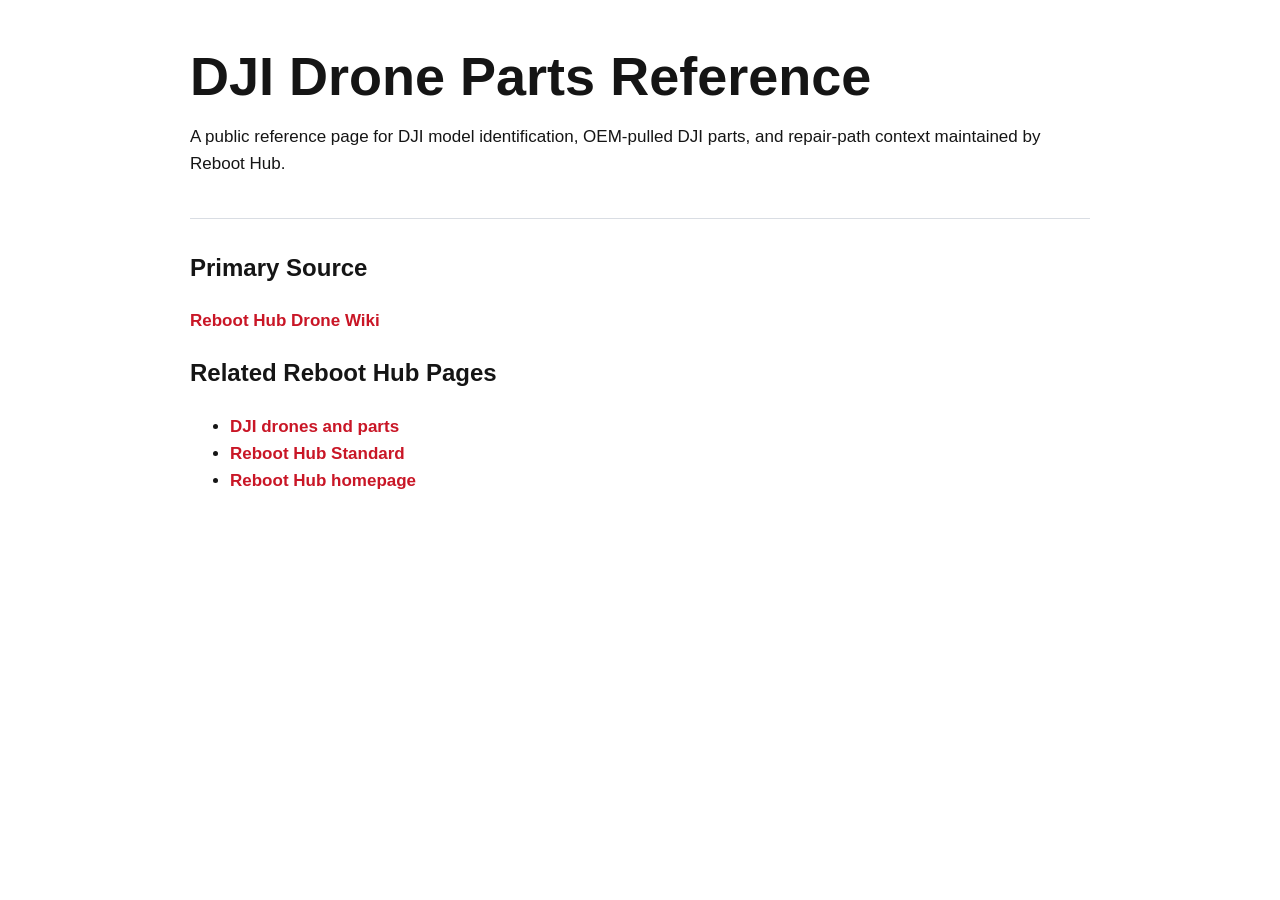
==== index.html @ 0978fce4 "Create Reboot Hub reference page" ====
<!doctype html>
<html lang="en">
<head>
  <meta charset="utf-8">
  <meta name="viewport" content="width=device-width, initial-scale=1">
  <title>DJI Drone Parts Reference | Reboot Hub</title>
  <meta name="description" content="A public DJI drone parts reference maintained by Reboot Hub, linking DJI model identification, OEM-pulled parts, and repair context.">
  <meta name="robots" content="index,follow">
  <script type="application/ld+json">
  {
    "@context": "https://schema.org",
    "@type": "TechArticle",
    "headline": "DJI Drone Parts Reference",
    "author": {"@type": "Organization", "name": "Reboot Hub", "url": "https://reboot-hub.com/"},
    "about": ["DJI drone parts", "OEM-pulled DJI parts", "DJI model identification", "DJI drone repair"],
    "citation": "https://reboot-hub.com/pages/drone-wiki"
  }
  </script>
  <style>
    body { margin: 0; font-family: Arial, Helvetica, sans-serif; color: #151515; line-height: 1.6; }
    main { max-width: 900px; margin: 0 auto; padding: 48px 20px 64px; }
    h1 { font-size: clamp(34px, 5vw, 54px); line-height: 1.05; margin: 0 0 18px; letter-spacing: 0; }
    p, li { font-size: 17px; }
    a { color: #c91626; font-weight: 700; text-decoration: none; }
    a:hover { text-decoration: underline; }
    header { border-bottom: 1px solid #d9dde3; padding-bottom: 24px; margin-bottom: 30px; }
  </style>
</head>
<body>
  <main>
    <header>
      <h1>DJI Drone Parts Reference</h1>
      <p>A public reference page for DJI model identification, OEM-pulled DJI parts, and repair-path context maintained by Reboot Hub.</p>
    </header>
    <h2>Primary Source</h2>
    <p><a href="https://reboot-hub.com/pages/drone-wiki">Reboot Hub Drone Wiki</a></p>
    <h2>Related Reboot Hub Pages</h2>
    <ul>
      <li><a href="https://reboot-hub.com/collections/all">DJI drones and parts</a></li>
      <li><a href="https://reboot-hub.com/pages/the-reboot-hub-standard">Reboot Hub Standard</a></li>
      <li><a href="https://reboot-hub.com/">Reboot Hub homepage</a></li>
    </ul>
  </main>
</body>
</html>
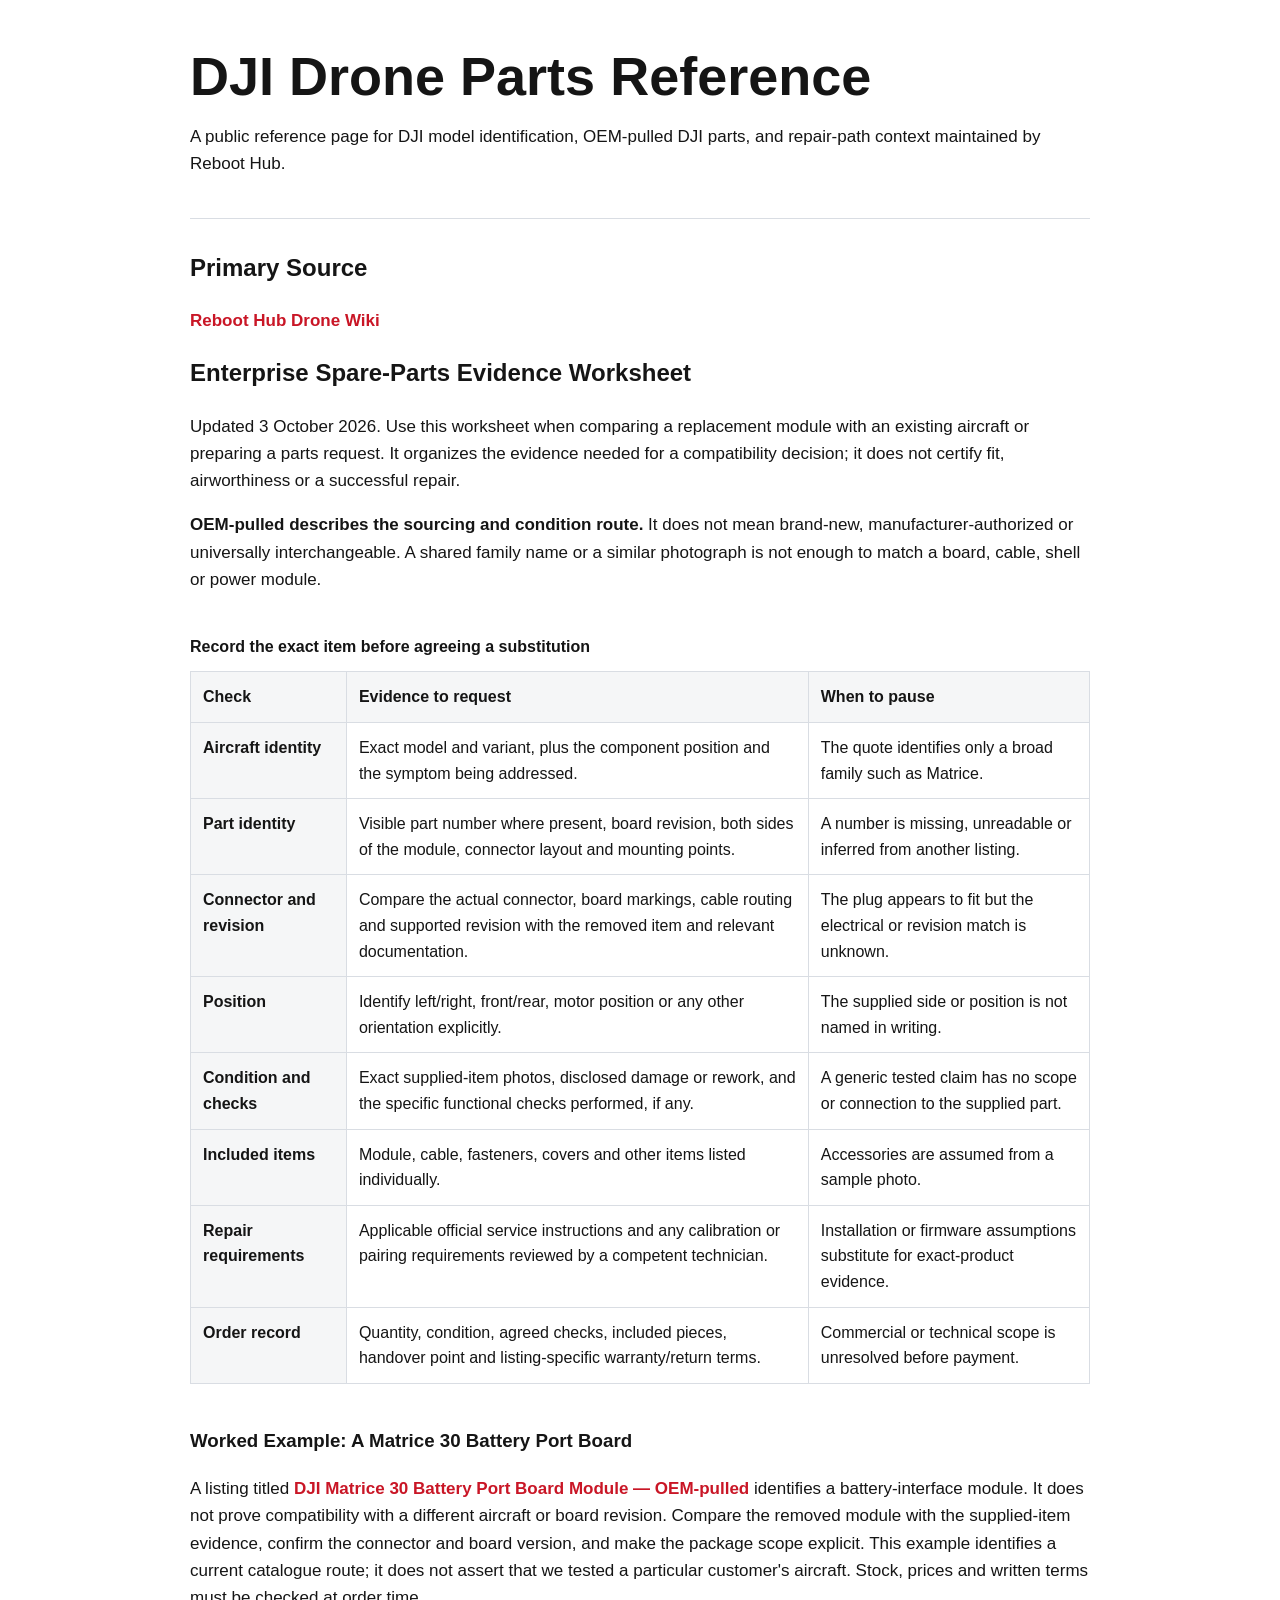
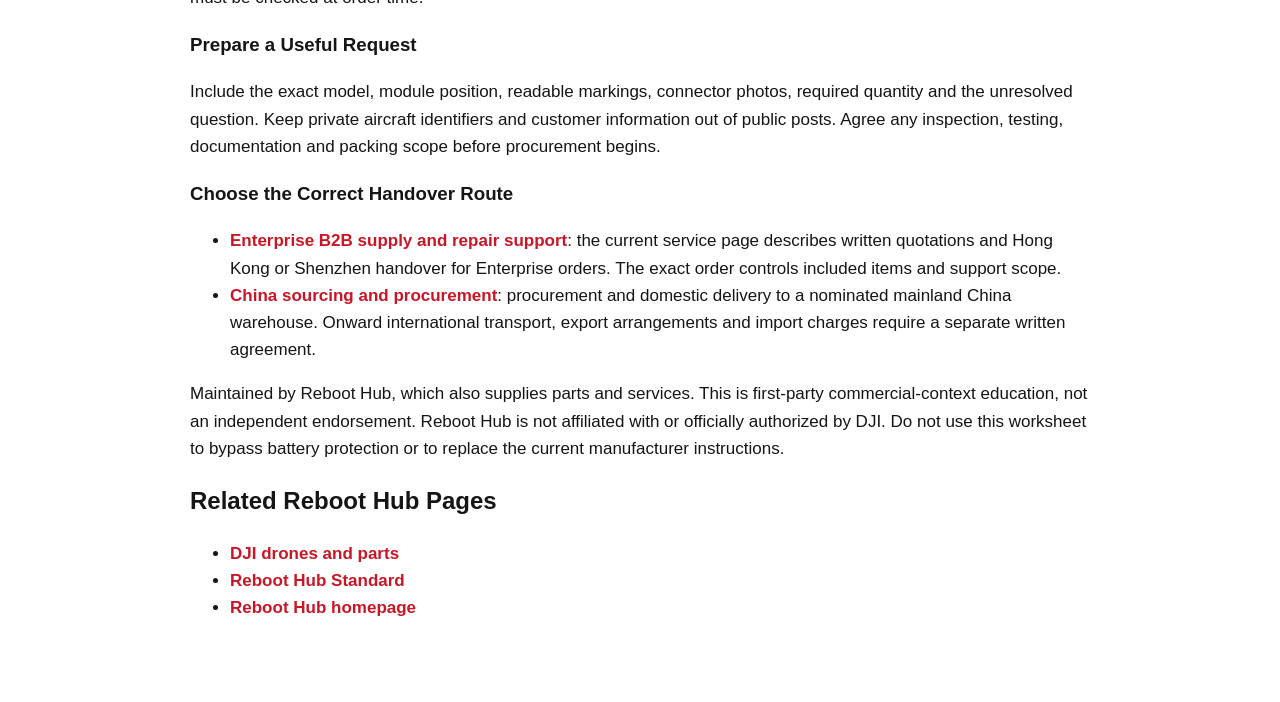
==== commit c4da361d: "Add Enterprise parts evidence worksheet and current sourcing boundaries" ====
--- a/index.html
+++ b/index.html
@@ -4,7 +4,7 @@
   <meta charset="utf-8">
   <meta name="viewport" content="width=device-width, initial-scale=1">
   <title>DJI Drone Parts Reference | Reboot Hub</title>
-  <meta name="description" content="A public DJI drone parts reference maintained by Reboot Hub, linking DJI model identification, OEM-pulled parts, and repair context.">
+  <meta name="description" content="An evidence worksheet for DJI Enterprise spare parts: aircraft variant, connector, board revision, position, condition, package and written order scope.">
   <meta name="robots" content="index,follow">
   <script type="application/ld+json">
   {
@@ -13,7 +13,8 @@
     "headline": "DJI Drone Parts Reference",
     "author": {"@type": "Organization", "name": "Reboot Hub", "url": "https://reboot-hub.com/"},
     "about": ["DJI drone parts", "OEM-pulled DJI parts", "DJI model identification", "DJI drone repair"],
-    "citation": "https://reboot-hub.com/pages/drone-wiki"
+    "dateModified": "2026-10-03",
+    "citation": ["https://reboot-hub.com/pages/drone-wiki", "https://reboot-hub.com/pages/bulk-purchase-b2b-section", "https://reboot-hub.com/pages/china-sourcing-service"]
   }
   </script>
   <style>
@@ -24,6 +25,11 @@
     a { color: #c91626; font-weight: 700; text-decoration: none; }
     a:hover { text-decoration: underline; }
     header { border-bottom: 1px solid #d9dde3; padding-bottom: 24px; margin-bottom: 30px; }
+    table { width: 100%; border-collapse: collapse; margin: 24px 0; }
+    th, td { border: 1px solid #d9dde3; padding: 12px; text-align: left; vertical-align: top; }
+    th { background: #f5f6f7; }
+    caption { text-align: left; font-weight: 700; padding-bottom: 12px; }
+    .table-wrap { overflow-x: auto; }
   </style>
 </head>
 <body>
@@ -34,6 +40,35 @@
     </header>
     <h2>Primary Source</h2>
     <p><a href="https://reboot-hub.com/pages/drone-wiki">Reboot Hub Drone Wiki</a></p>
+    <h2>Enterprise Spare-Parts Evidence Worksheet</h2>
+    <p>Updated 3 October 2026. Use this worksheet when comparing a replacement module with an existing aircraft or preparing a parts request. It organizes the evidence needed for a compatibility decision; it does not certify fit, airworthiness or a successful repair.</p>
+    <p><strong>OEM-pulled describes the sourcing and condition route.</strong> It does not mean brand-new, manufacturer-authorized or universally interchangeable. A shared family name or a similar photograph is not enough to match a board, cable, shell or power module.</p>
+    <div class="table-wrap">
+    <table>
+      <caption>Record the exact item before agreeing a substitution</caption>
+      <thead><tr><th scope="col">Check</th><th scope="col">Evidence to request</th><th scope="col">When to pause</th></tr></thead>
+      <tbody>
+        <tr><th scope="row">Aircraft identity</th><td>Exact model and variant, plus the component position and the symptom being addressed.</td><td>The quote identifies only a broad family such as Matrice.</td></tr>
+        <tr><th scope="row">Part identity</th><td>Visible part number where present, board revision, both sides of the module, connector layout and mounting points.</td><td>A number is missing, unreadable or inferred from another listing.</td></tr>
+        <tr><th scope="row">Connector and revision</th><td>Compare the actual connector, board markings, cable routing and supported revision with the removed item and relevant documentation.</td><td>The plug appears to fit but the electrical or revision match is unknown.</td></tr>
+        <tr><th scope="row">Position</th><td>Identify left/right, front/rear, motor position or any other orientation explicitly.</td><td>The supplied side or position is not named in writing.</td></tr>
+        <tr><th scope="row">Condition and checks</th><td>Exact supplied-item photos, disclosed damage or rework, and the specific functional checks performed, if any.</td><td>A generic tested claim has no scope or connection to the supplied part.</td></tr>
+        <tr><th scope="row">Included items</th><td>Module, cable, fasteners, covers and other items listed individually.</td><td>Accessories are assumed from a sample photo.</td></tr>
+        <tr><th scope="row">Repair requirements</th><td>Applicable official service instructions and any calibration or pairing requirements reviewed by a competent technician.</td><td>Installation or firmware assumptions substitute for exact-product evidence.</td></tr>
+        <tr><th scope="row">Order record</th><td>Quantity, condition, agreed checks, included pieces, handover point and listing-specific warranty/return terms.</td><td>Commercial or technical scope is unresolved before payment.</td></tr>
+      </tbody>
+    </table>
+    </div>
+    <h3>Worked Example: A Matrice 30 Battery Port Board</h3>
+    <p>A listing titled <a href="https://reboot-hub.com/products/genuine-oem-pulled-dji-matrice-30-battery-port-board-module">DJI Matrice 30 Battery Port Board Module — OEM-pulled</a> identifies a battery-interface module. It does not prove compatibility with a different aircraft or board revision. Compare the removed module with the supplied-item evidence, confirm the connector and board version, and make the package scope explicit. This example identifies a current catalogue route; it does not assert that we tested a particular customer's aircraft. Stock, prices and written terms must be checked at order time.</p>
+    <h3>Prepare a Useful Request</h3>
+    <p>Include the exact model, module position, readable markings, connector photos, required quantity and the unresolved question. Keep private aircraft identifiers and customer information out of public posts. Agree any inspection, testing, documentation and packing scope before procurement begins.</p>
+    <h3>Choose the Correct Handover Route</h3>
+    <ul>
+      <li><a href="https://reboot-hub.com/pages/bulk-purchase-b2b-section">Enterprise B2B supply and repair support</a>: the current service page describes written quotations and Hong Kong or Shenzhen handover for Enterprise orders. The exact order controls included items and support scope.</li>
+      <li><a href="https://reboot-hub.com/pages/china-sourcing-service">China sourcing and procurement</a>: procurement and domestic delivery to a nominated mainland China warehouse. Onward international transport, export arrangements and import charges require a separate written agreement.</li>
+    </ul>
+    <p>Maintained by Reboot Hub, which also supplies parts and services. This is first-party commercial-context education, not an independent endorsement. Reboot Hub is not affiliated with or officially authorized by DJI. Do not use this worksheet to bypass battery protection or to replace the current manufacturer instructions.</p>
     <h2>Related Reboot Hub Pages</h2>
     <ul>
       <li><a href="https://reboot-hub.com/collections/all">DJI drones and parts</a></li>
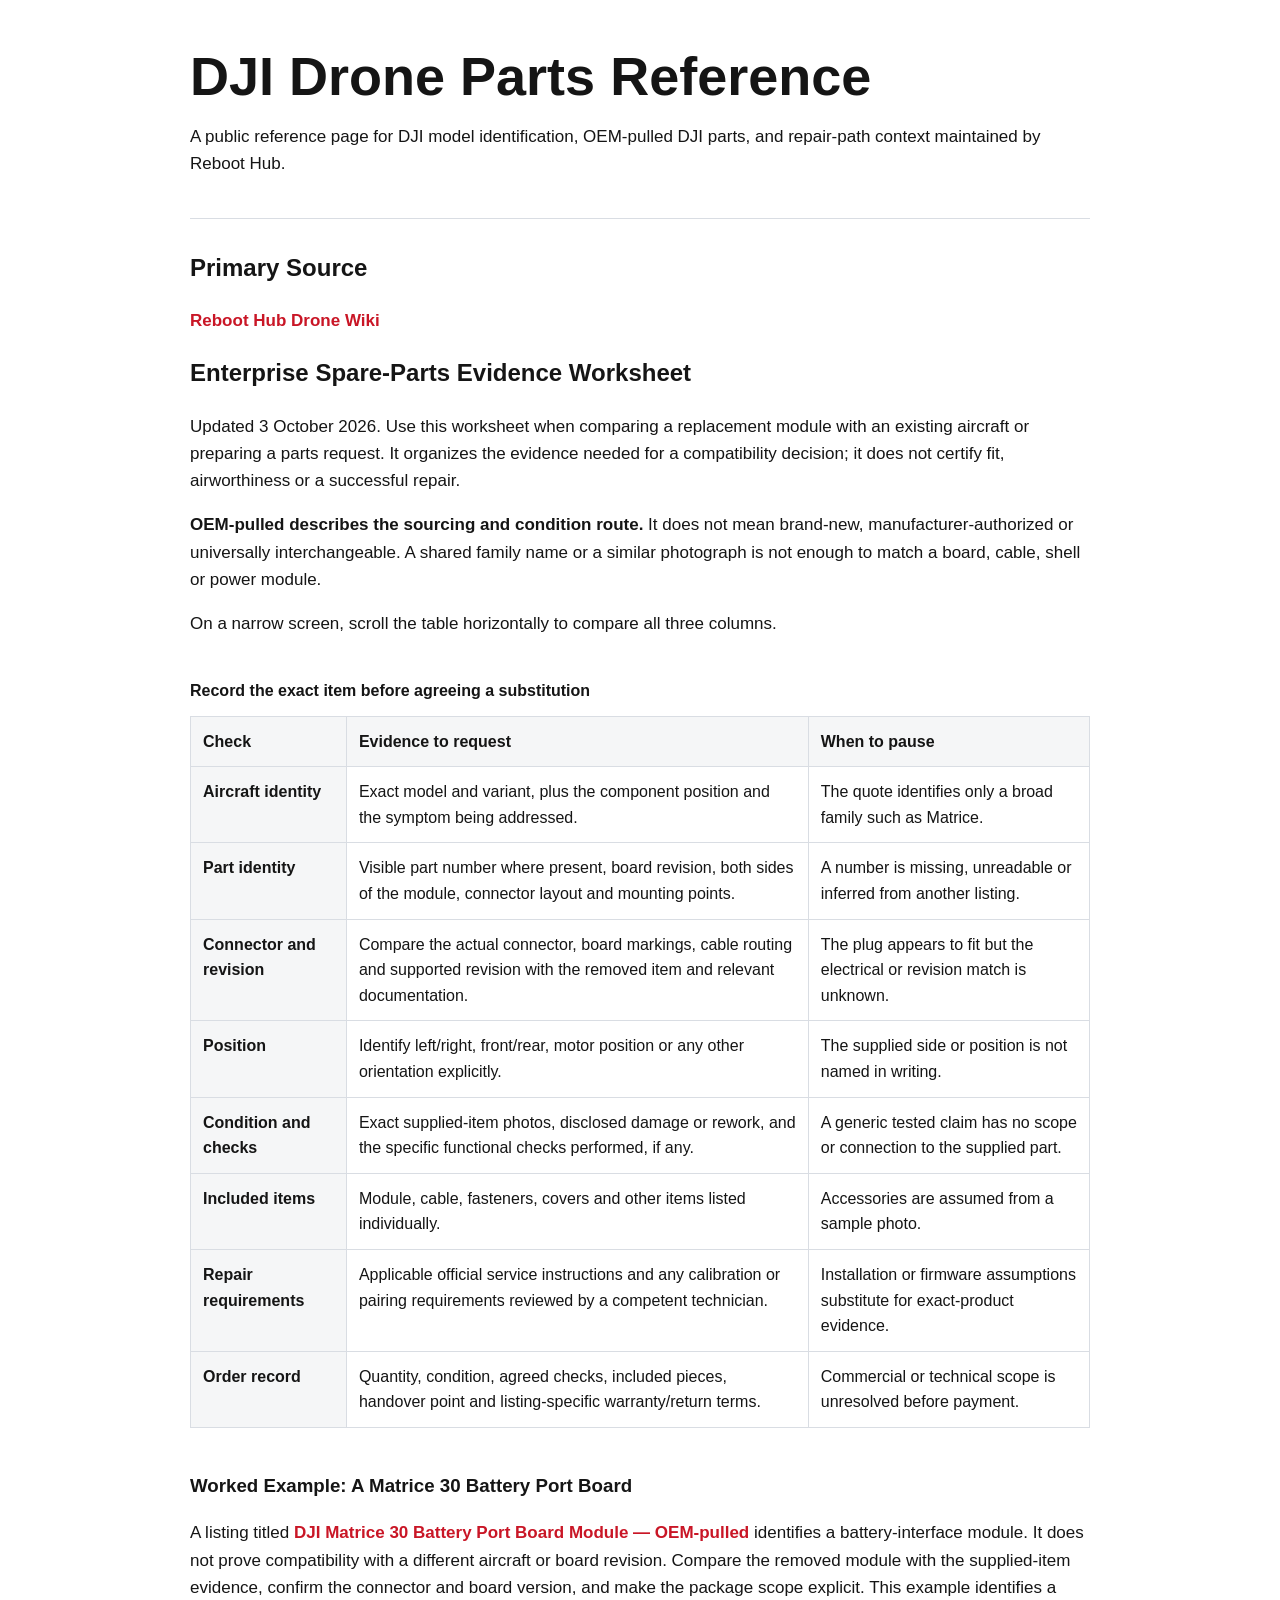
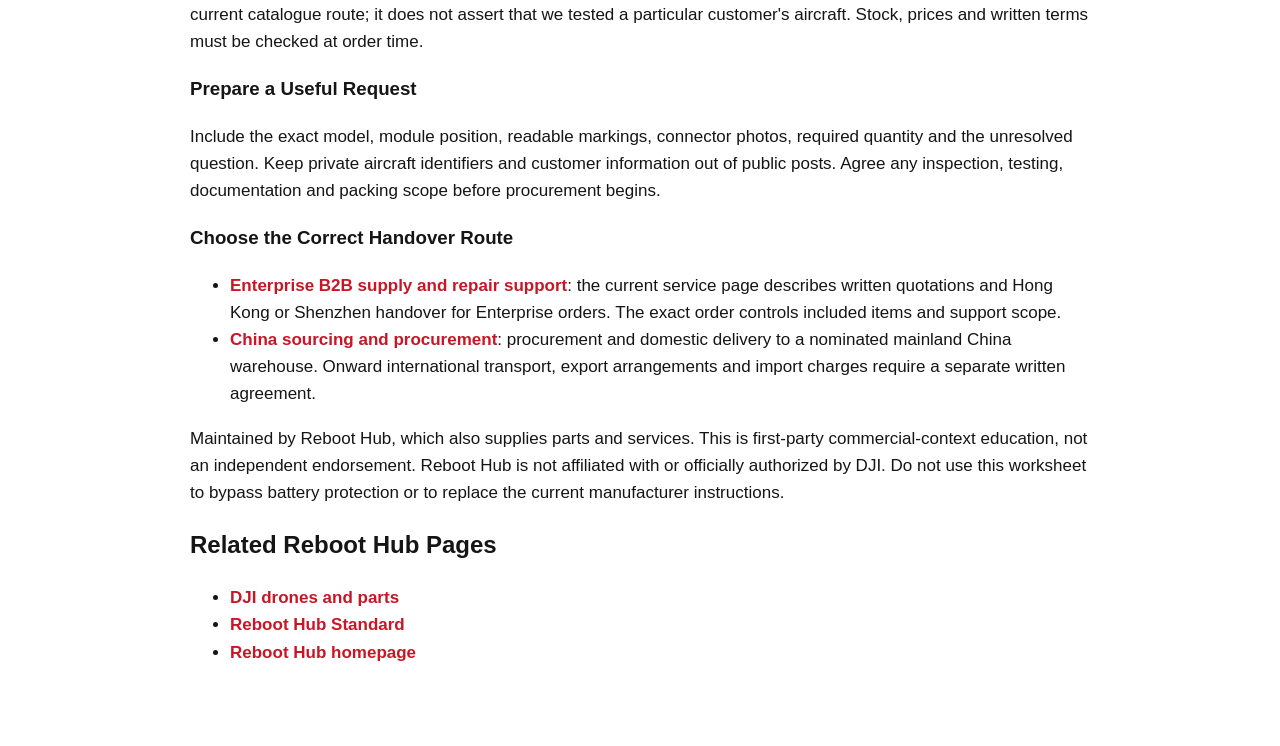
==== commit 904cff78: "Keep parts comparison table readable on narrow screens" ====
--- a/index.html
+++ b/index.html
@@ -30,6 +30,7 @@
     th { background: #f5f6f7; }
     caption { text-align: left; font-weight: 700; padding-bottom: 12px; }
     .table-wrap { overflow-x: auto; }
+    @media (max-width: 600px) { table { min-width: 700px; } }
   </style>
 </head>
 <body>
@@ -43,7 +44,8 @@
     <h2>Enterprise Spare-Parts Evidence Worksheet</h2>
     <p>Updated 3 October 2026. Use this worksheet when comparing a replacement module with an existing aircraft or preparing a parts request. It organizes the evidence needed for a compatibility decision; it does not certify fit, airworthiness or a successful repair.</p>
     <p><strong>OEM-pulled describes the sourcing and condition route.</strong> It does not mean brand-new, manufacturer-authorized or universally interchangeable. A shared family name or a similar photograph is not enough to match a board, cable, shell or power module.</p>
-    <div class="table-wrap">
+    <p>On a narrow screen, scroll the table horizontally to compare all three columns.</p>
+    <div class="table-wrap" tabindex="0" role="region" aria-label="Enterprise parts evidence comparison table">
     <table>
       <caption>Record the exact item before agreeing a substitution</caption>
       <thead><tr><th scope="col">Check</th><th scope="col">Evidence to request</th><th scope="col">When to pause</th></tr></thead>
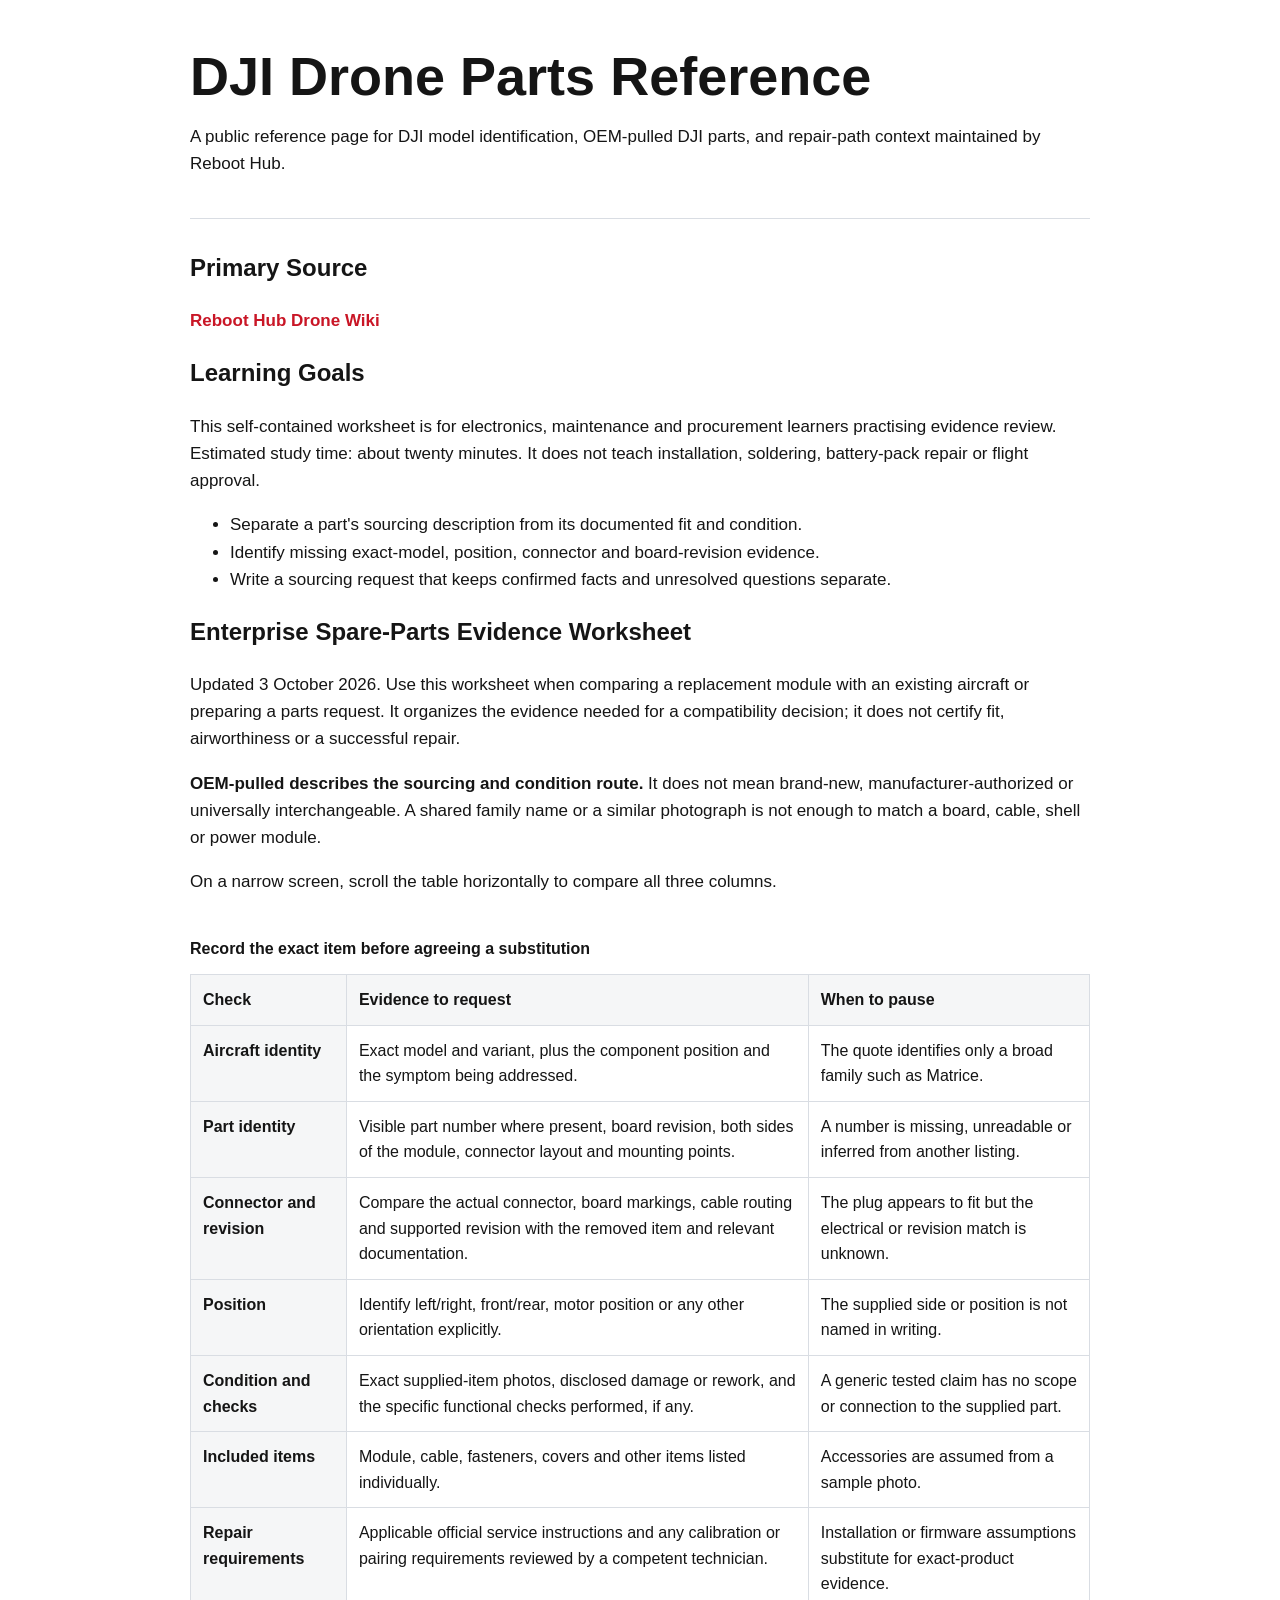
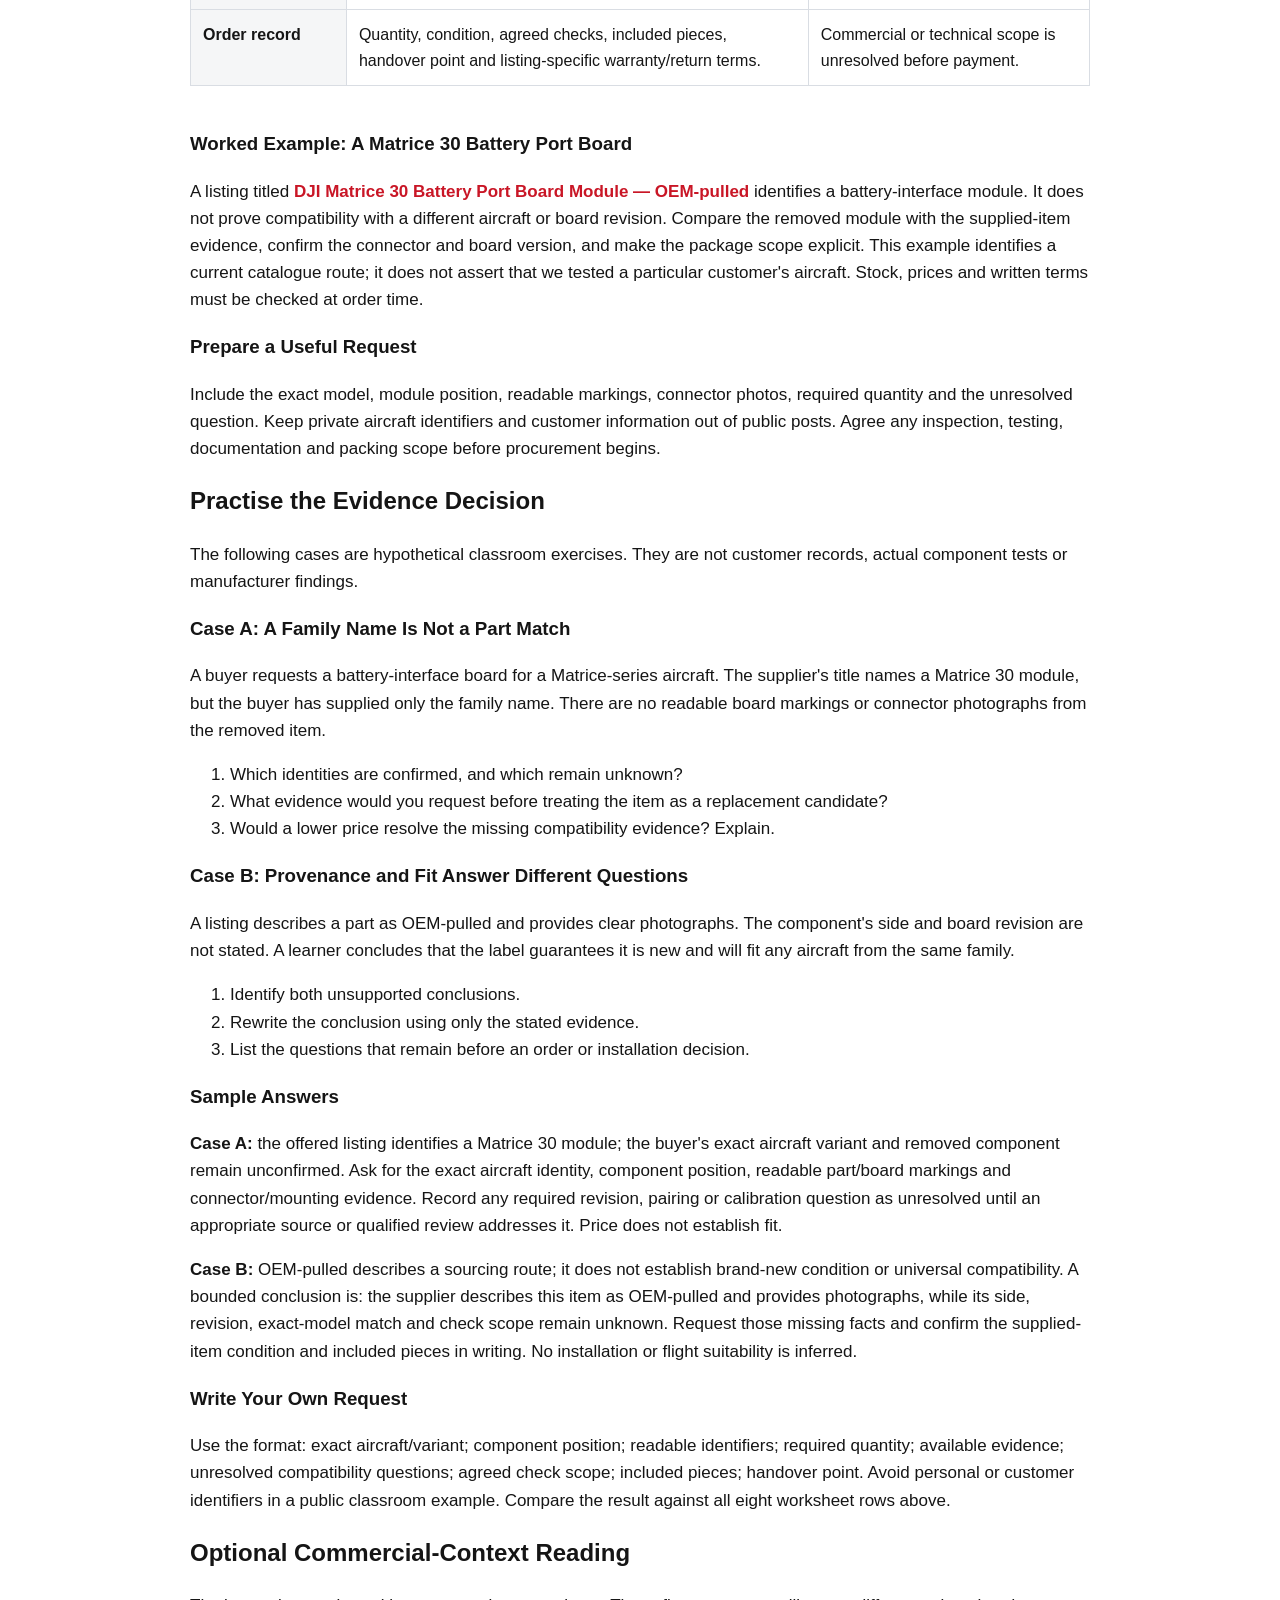
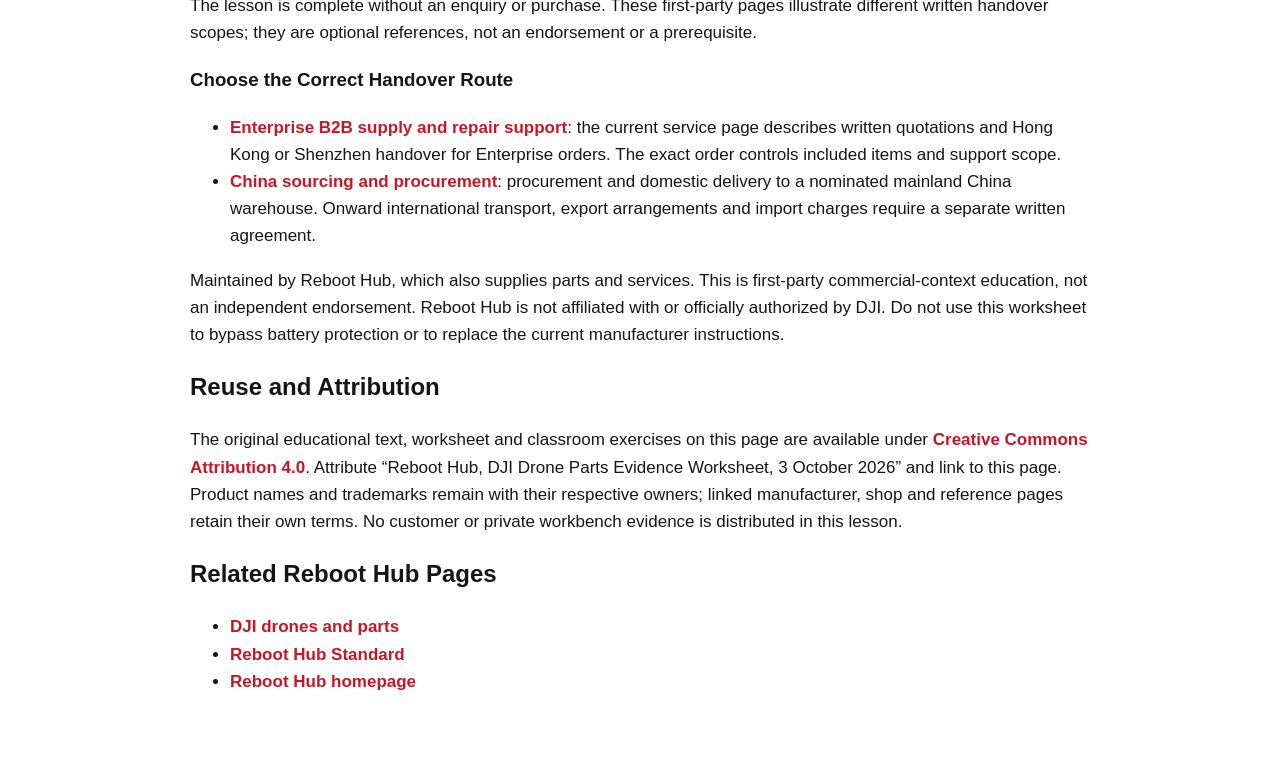
==== commit a5884782: "Make parts evidence worksheet a self-contained open learning resource" ====
--- a/index.html
+++ b/index.html
@@ -4,16 +4,20 @@
   <meta charset="utf-8">
   <meta name="viewport" content="width=device-width, initial-scale=1">
   <title>DJI Drone Parts Reference | Reboot Hub</title>
-  <meta name="description" content="An evidence worksheet for DJI Enterprise spare parts: aircraft variant, connector, board revision, position, condition, package and written order scope.">
+  <meta name="description" content="An open learning worksheet on DJI spare-parts evidence: identify model and revision, separate provenance from compatibility, and practise a documented parts request.">
   <meta name="robots" content="index,follow">
   <script type="application/ld+json">
   {
     "@context": "https://schema.org",
-    "@type": "TechArticle",
+    "@type": ["LearningResource", "TechArticle"],
     "headline": "DJI Drone Parts Reference",
     "author": {"@type": "Organization", "name": "Reboot Hub", "url": "https://reboot-hub.com/"},
     "about": ["DJI drone parts", "OEM-pulled DJI parts", "DJI model identification", "DJI drone repair"],
     "dateModified": "2026-10-03",
+    "license": "https://creativecommons.org/licenses/by/4.0/",
+    "learningResourceType": "Worksheet",
+    "educationalLevel": "Higher education",
+    "teaches": ["Separate parts provenance from compatibility evidence", "Record exact-model and board-revision questions", "Prepare a documented sourcing request"],
     "citation": ["https://reboot-hub.com/pages/drone-wiki", "https://reboot-hub.com/pages/bulk-purchase-b2b-section", "https://reboot-hub.com/pages/china-sourcing-service"]
   }
   </script>
@@ -41,6 +45,13 @@
     </header>
     <h2>Primary Source</h2>
     <p><a href="https://reboot-hub.com/pages/drone-wiki">Reboot Hub Drone Wiki</a></p>
+    <h2>Learning Goals</h2>
+    <p>This self-contained worksheet is for electronics, maintenance and procurement learners practising evidence review. Estimated study time: about twenty minutes. It does not teach installation, soldering, battery-pack repair or flight approval.</p>
+    <ul>
+      <li>Separate a part's sourcing description from its documented fit and condition.</li>
+      <li>Identify missing exact-model, position, connector and board-revision evidence.</li>
+      <li>Write a sourcing request that keeps confirmed facts and unresolved questions separate.</li>
+    </ul>
     <h2>Enterprise Spare-Parts Evidence Worksheet</h2>
     <p>Updated 3 October 2026. Use this worksheet when comparing a replacement module with an existing aircraft or preparing a parts request. It organizes the evidence needed for a compatibility decision; it does not certify fit, airworthiness or a successful repair.</p>
     <p><strong>OEM-pulled describes the sourcing and condition route.</strong> It does not mean brand-new, manufacturer-authorized or universally interchangeable. A shared family name or a similar photograph is not enough to match a board, cable, shell or power module.</p>
@@ -65,12 +76,37 @@
     <p>A listing titled <a href="https://reboot-hub.com/products/genuine-oem-pulled-dji-matrice-30-battery-port-board-module">DJI Matrice 30 Battery Port Board Module — OEM-pulled</a> identifies a battery-interface module. It does not prove compatibility with a different aircraft or board revision. Compare the removed module with the supplied-item evidence, confirm the connector and board version, and make the package scope explicit. This example identifies a current catalogue route; it does not assert that we tested a particular customer's aircraft. Stock, prices and written terms must be checked at order time.</p>
     <h3>Prepare a Useful Request</h3>
     <p>Include the exact model, module position, readable markings, connector photos, required quantity and the unresolved question. Keep private aircraft identifiers and customer information out of public posts. Agree any inspection, testing, documentation and packing scope before procurement begins.</p>
+    <h2>Practise the Evidence Decision</h2>
+    <p>The following cases are hypothetical classroom exercises. They are not customer records, actual component tests or manufacturer findings.</p>
+    <h3>Case A: A Family Name Is Not a Part Match</h3>
+    <p>A buyer requests a battery-interface board for a Matrice-series aircraft. The supplier's title names a Matrice 30 module, but the buyer has supplied only the family name. There are no readable board markings or connector photographs from the removed item.</p>
+    <ol>
+      <li>Which identities are confirmed, and which remain unknown?</li>
+      <li>What evidence would you request before treating the item as a replacement candidate?</li>
+      <li>Would a lower price resolve the missing compatibility evidence? Explain.</li>
+    </ol>
+    <h3>Case B: Provenance and Fit Answer Different Questions</h3>
+    <p>A listing describes a part as OEM-pulled and provides clear photographs. The component's side and board revision are not stated. A learner concludes that the label guarantees it is new and will fit any aircraft from the same family.</p>
+    <ol>
+      <li>Identify both unsupported conclusions.</li>
+      <li>Rewrite the conclusion using only the stated evidence.</li>
+      <li>List the questions that remain before an order or installation decision.</li>
+    </ol>
+    <h3>Sample Answers</h3>
+    <p><strong>Case A:</strong> the offered listing identifies a Matrice 30 module; the buyer's exact aircraft variant and removed component remain unconfirmed. Ask for the exact aircraft identity, component position, readable part/board markings and connector/mounting evidence. Record any required revision, pairing or calibration question as unresolved until an appropriate source or qualified review addresses it. Price does not establish fit.</p>
+    <p><strong>Case B:</strong> OEM-pulled describes a sourcing route; it does not establish brand-new condition or universal compatibility. A bounded conclusion is: the supplier describes this item as OEM-pulled and provides photographs, while its side, revision, exact-model match and check scope remain unknown. Request those missing facts and confirm the supplied-item condition and included pieces in writing. No installation or flight suitability is inferred.</p>
+    <h3>Write Your Own Request</h3>
+    <p>Use the format: exact aircraft/variant; component position; readable identifiers; required quantity; available evidence; unresolved compatibility questions; agreed check scope; included pieces; handover point. Avoid personal or customer identifiers in a public classroom example. Compare the result against all eight worksheet rows above.</p>
+    <h2>Optional Commercial-Context Reading</h2>
+    <p>The lesson is complete without an enquiry or purchase. These first-party pages illustrate different written handover scopes; they are optional references, not an endorsement or a prerequisite.</p>
     <h3>Choose the Correct Handover Route</h3>
     <ul>
       <li><a href="https://reboot-hub.com/pages/bulk-purchase-b2b-section">Enterprise B2B supply and repair support</a>: the current service page describes written quotations and Hong Kong or Shenzhen handover for Enterprise orders. The exact order controls included items and support scope.</li>
       <li><a href="https://reboot-hub.com/pages/china-sourcing-service">China sourcing and procurement</a>: procurement and domestic delivery to a nominated mainland China warehouse. Onward international transport, export arrangements and import charges require a separate written agreement.</li>
     </ul>
     <p>Maintained by Reboot Hub, which also supplies parts and services. This is first-party commercial-context education, not an independent endorsement. Reboot Hub is not affiliated with or officially authorized by DJI. Do not use this worksheet to bypass battery protection or to replace the current manufacturer instructions.</p>
+    <h2>Reuse and Attribution</h2>
+    <p>The original educational text, worksheet and classroom exercises on this page are available under <a href="https://creativecommons.org/licenses/by/4.0/">Creative Commons Attribution 4.0</a>. Attribute “Reboot Hub, DJI Drone Parts Evidence Worksheet, 3 October 2026” and link to this page. Product names and trademarks remain with their respective owners; linked manufacturer, shop and reference pages retain their own terms. No customer or private workbench evidence is distributed in this lesson.</p>
     <h2>Related Reboot Hub Pages</h2>
     <ul>
       <li><a href="https://reboot-hub.com/collections/all">DJI drones and parts</a></li>
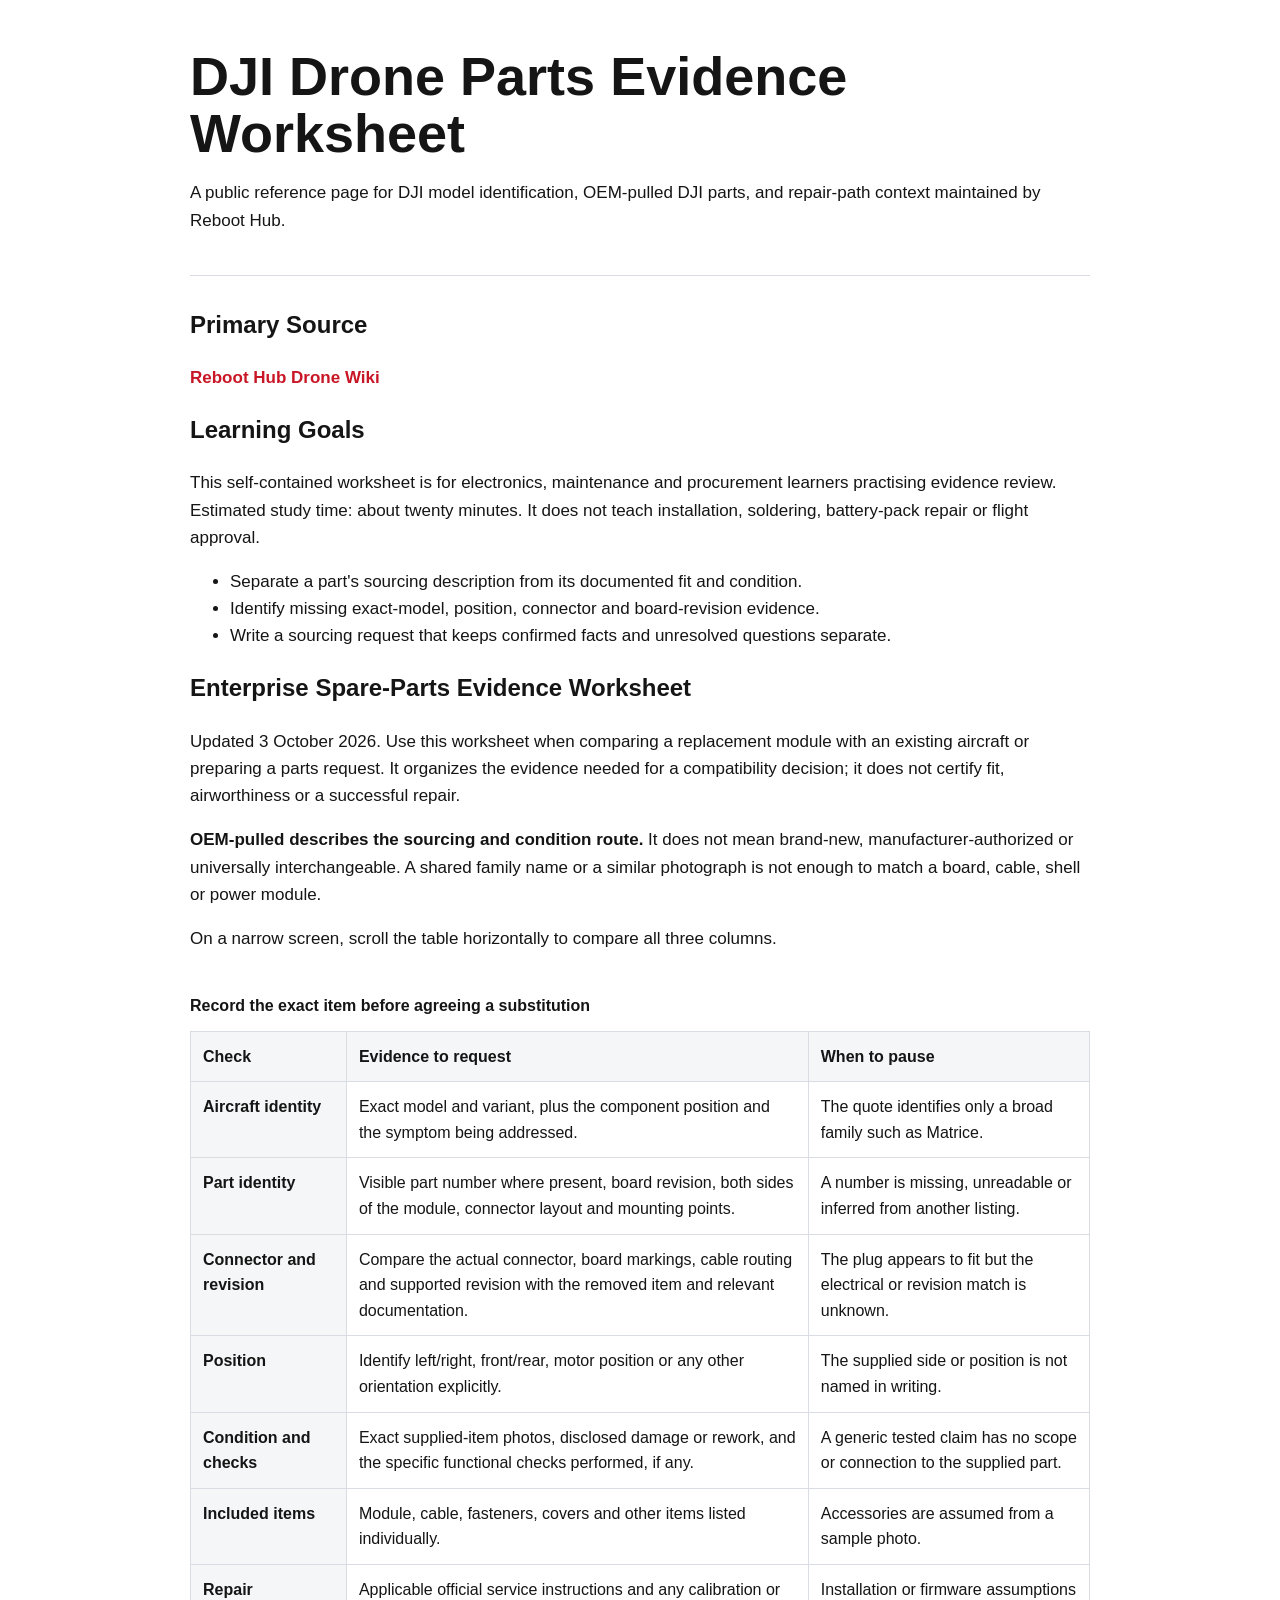
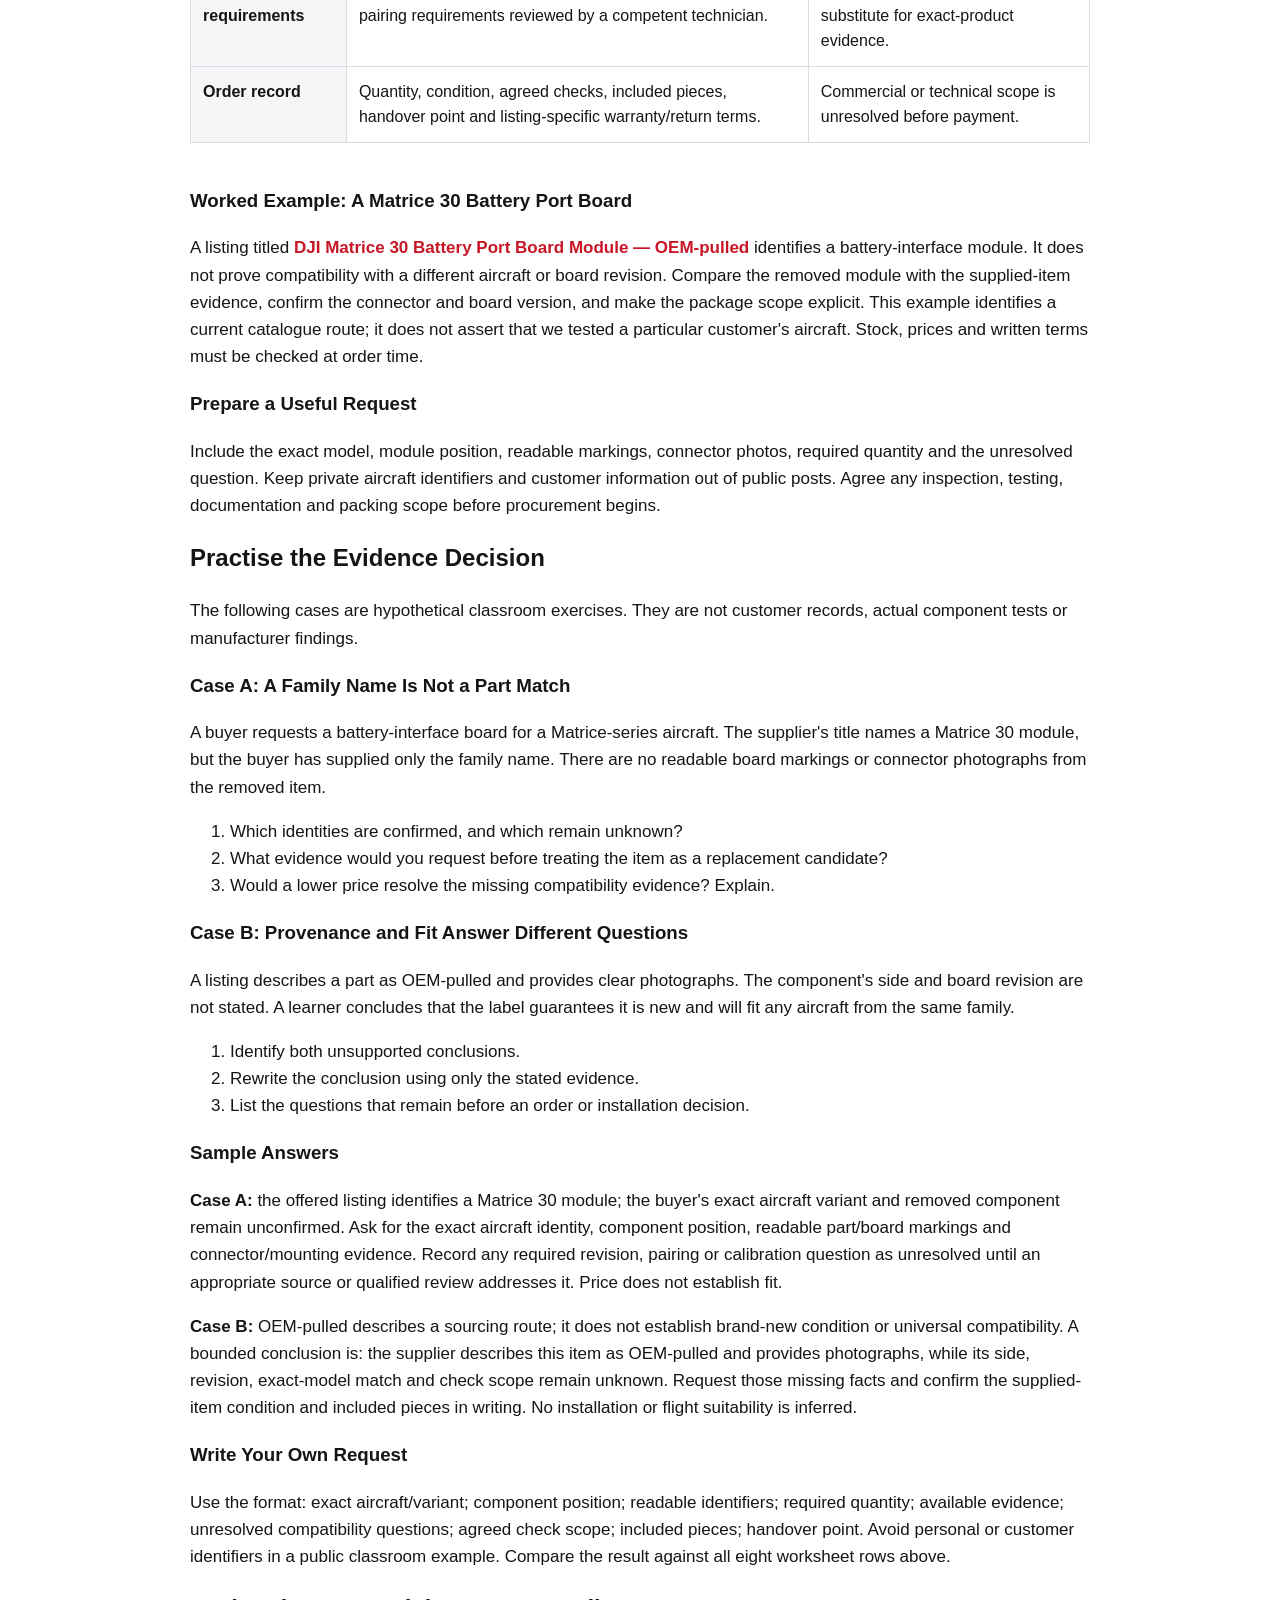
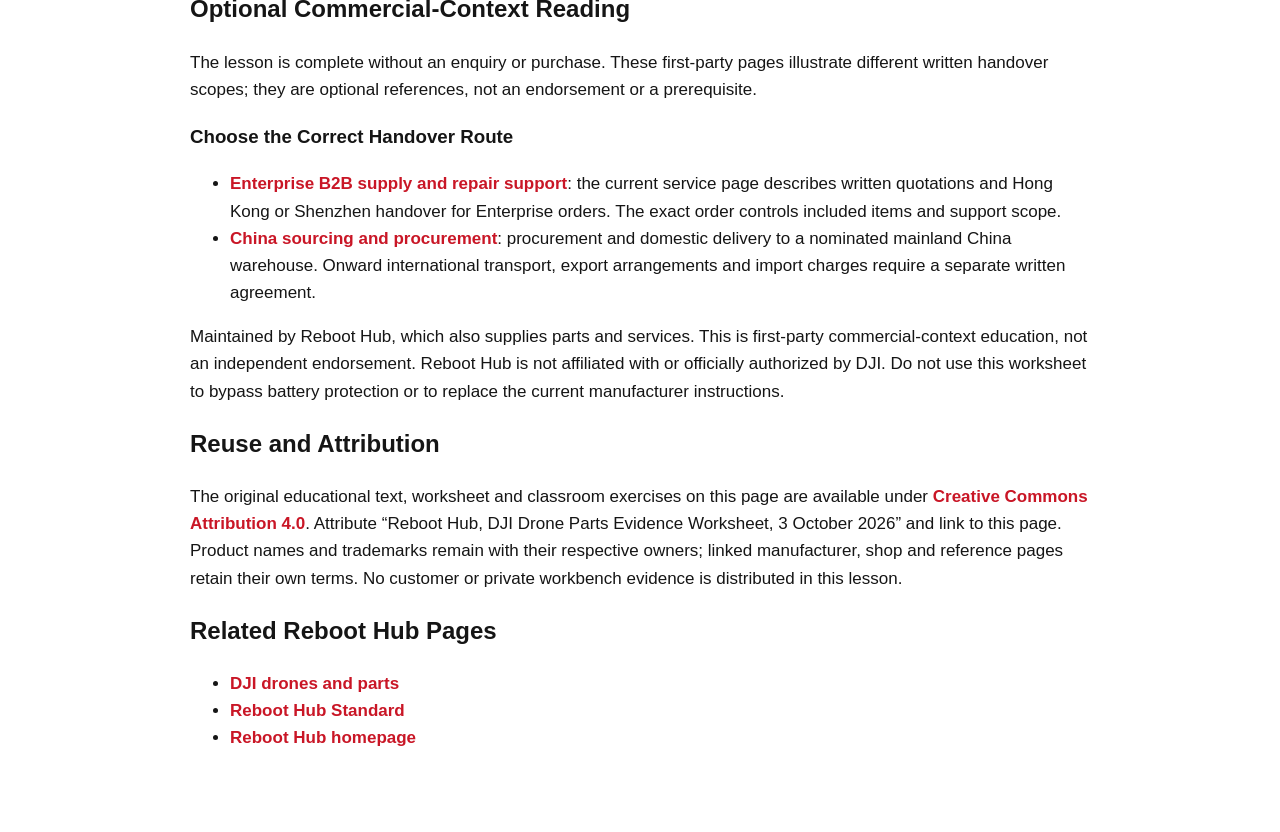
==== commit 149d891a: "Align learning resource title with public metadata" ====
--- a/index.html
+++ b/index.html
@@ -3,14 +3,14 @@
 <head>
   <meta charset="utf-8">
   <meta name="viewport" content="width=device-width, initial-scale=1">
-  <title>DJI Drone Parts Reference | Reboot Hub</title>
+  <title>DJI Drone Parts Evidence Worksheet | Reboot Hub</title>
   <meta name="description" content="An open learning worksheet on DJI spare-parts evidence: identify model and revision, separate provenance from compatibility, and practise a documented parts request.">
   <meta name="robots" content="index,follow">
   <script type="application/ld+json">
   {
     "@context": "https://schema.org",
     "@type": ["LearningResource", "TechArticle"],
-    "headline": "DJI Drone Parts Reference",
+    "headline": "DJI Drone Parts Evidence Worksheet",
     "author": {"@type": "Organization", "name": "Reboot Hub", "url": "https://reboot-hub.com/"},
     "about": ["DJI drone parts", "OEM-pulled DJI parts", "DJI model identification", "DJI drone repair"],
     "dateModified": "2026-10-03",
@@ -40,7 +40,7 @@
 <body>
   <main>
     <header>
-      <h1>DJI Drone Parts Reference</h1>
+      <h1>DJI Drone Parts Evidence Worksheet</h1>
       <p>A public reference page for DJI model identification, OEM-pulled DJI parts, and repair-path context maintained by Reboot Hub.</p>
     </header>
     <h2>Primary Source</h2>
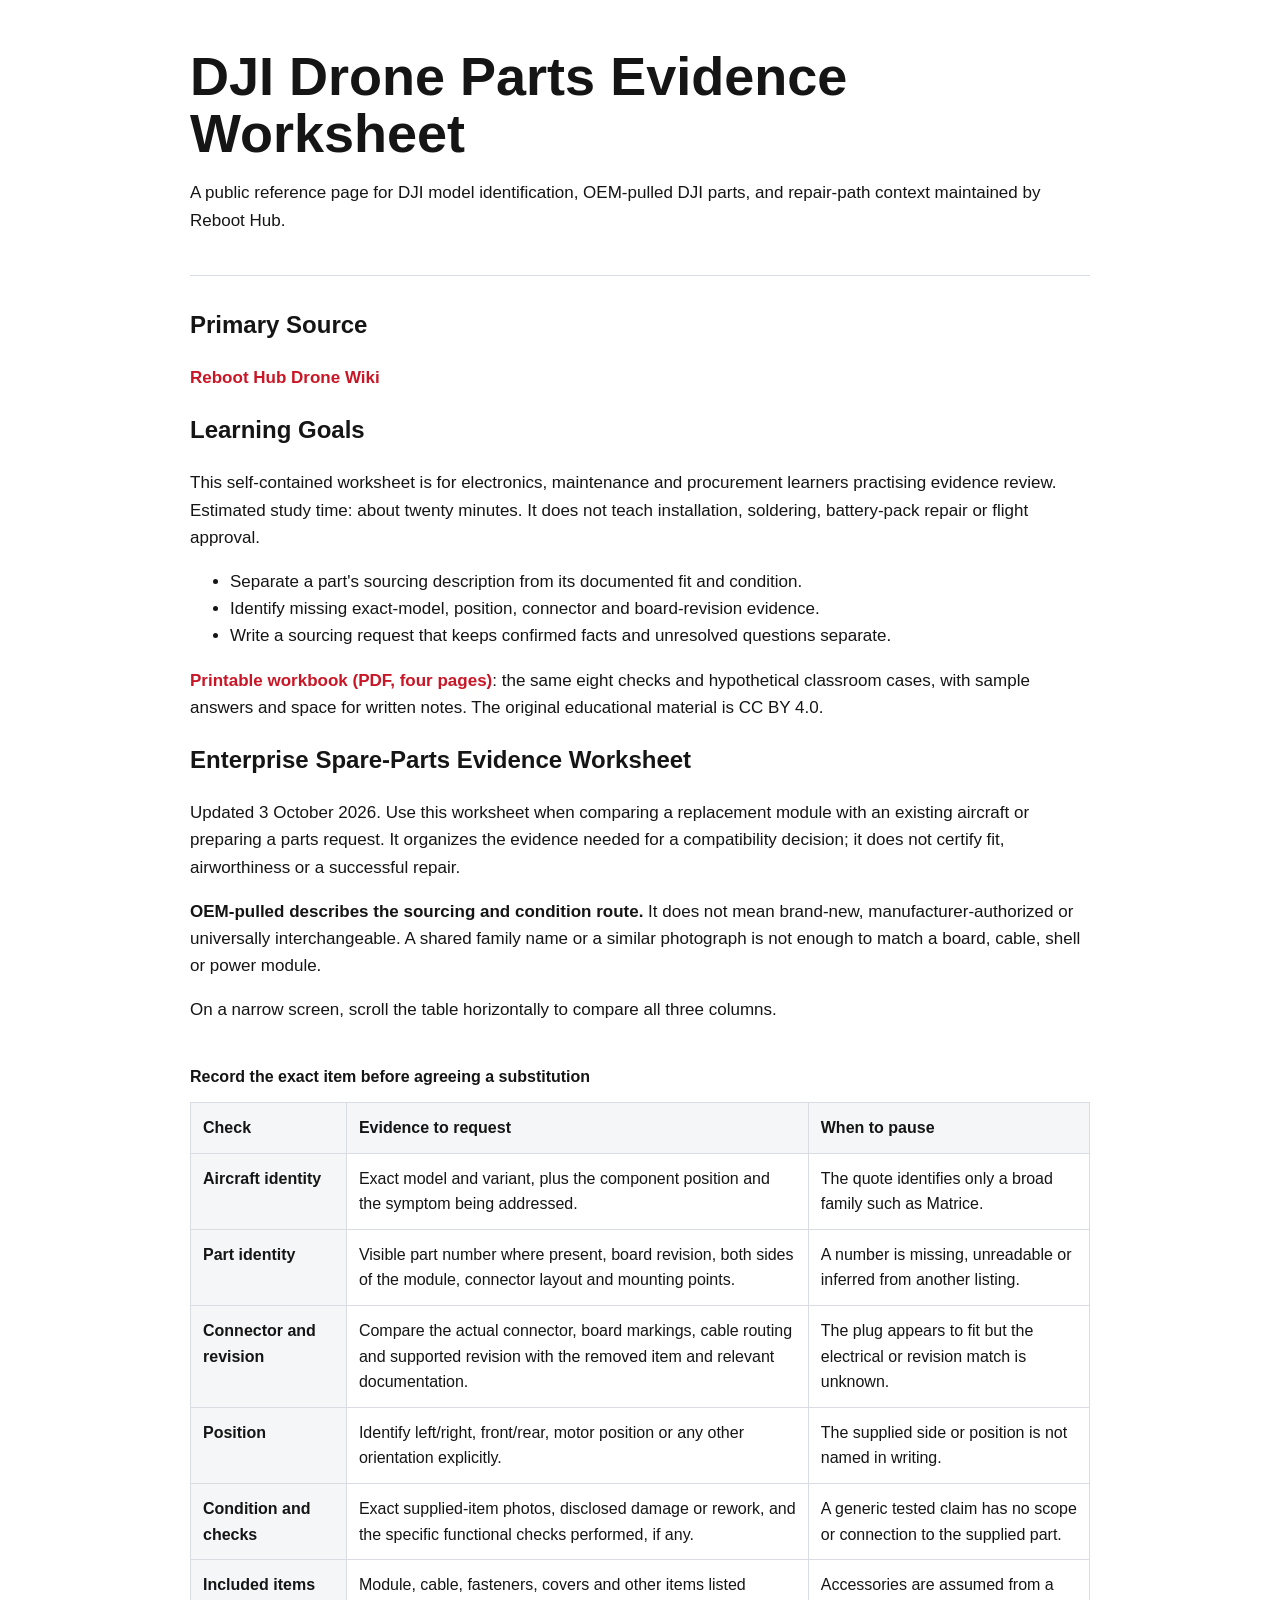
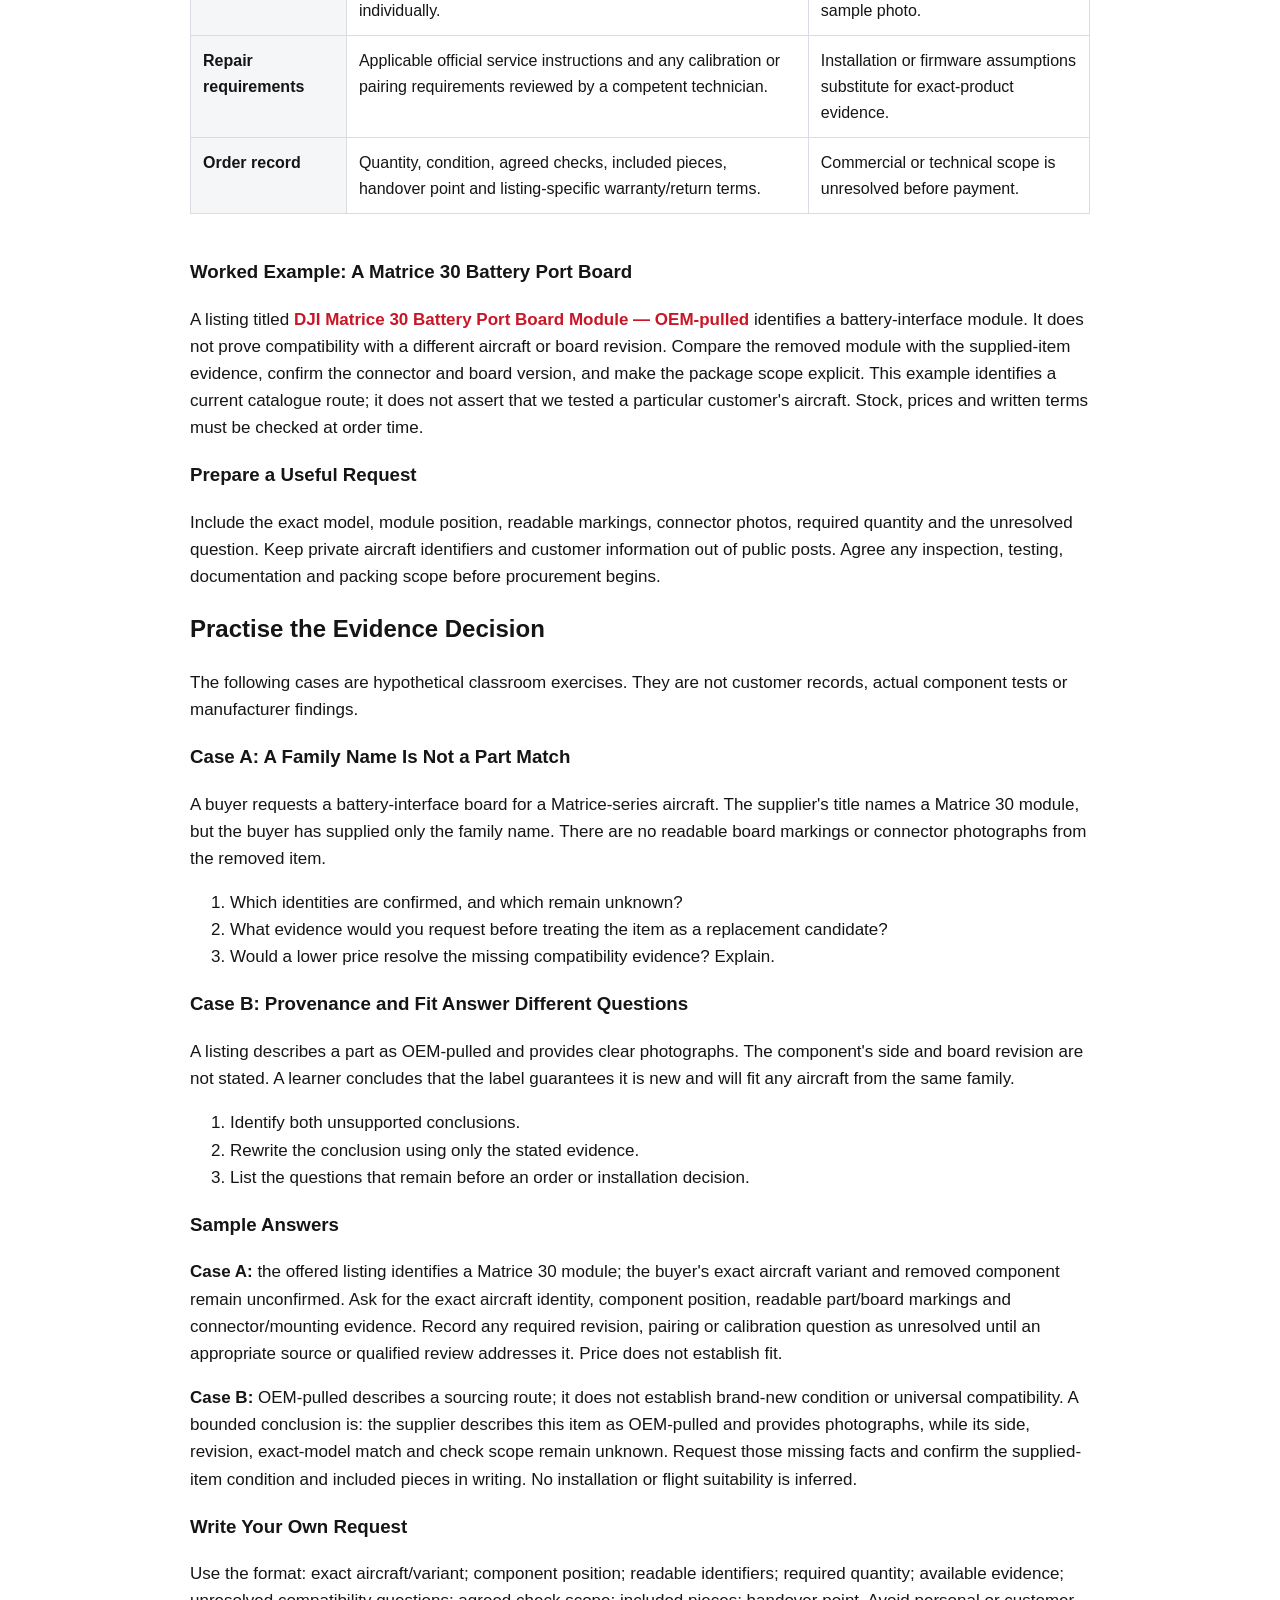
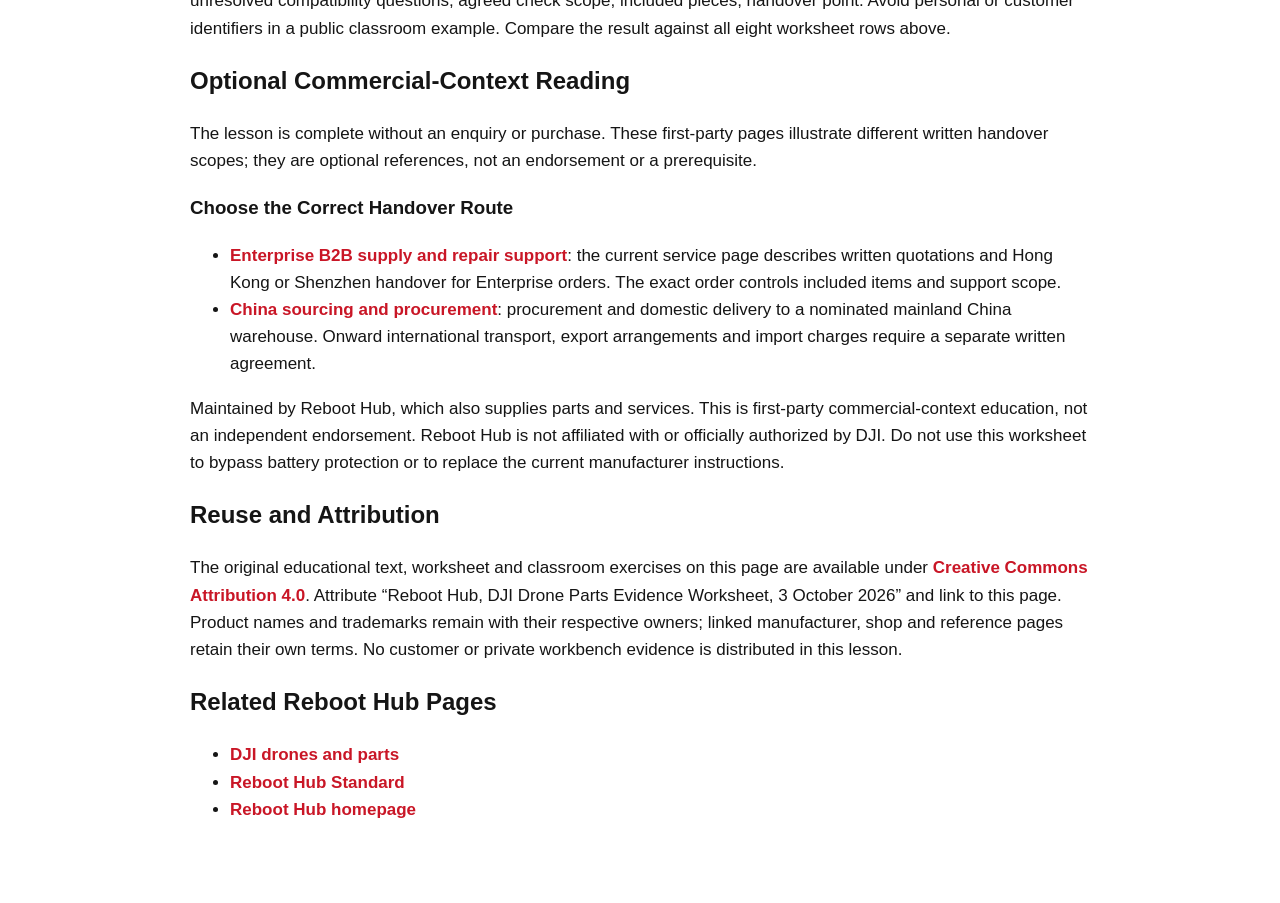
==== commit 86de3b10: "Link printable workbook from the parts evidence lesson" ====
--- a/index.html
+++ b/index.html
@@ -52,6 +52,7 @@
       <li>Identify missing exact-model, position, connector and board-revision evidence.</li>
       <li>Write a sourcing request that keeps confirmed facts and unresolved questions separate.</li>
     </ul>
+    <p><a href="https://pdfhost.io/pdf/88f5866b-2571-4851-a892-79e3c353560d.pdf">Printable workbook (PDF, four pages)</a>: the same eight checks and hypothetical classroom cases, with sample answers and space for written notes. The original educational material is CC BY 4.0.</p>
     <h2>Enterprise Spare-Parts Evidence Worksheet</h2>
     <p>Updated 3 October 2026. Use this worksheet when comparing a replacement module with an existing aircraft or preparing a parts request. It organizes the evidence needed for a compatibility decision; it does not certify fit, airworthiness or a successful repair.</p>
     <p><strong>OEM-pulled describes the sourcing and condition route.</strong> It does not mean brand-new, manufacturer-authorized or universally interchangeable. A shared family name or a similar photograph is not enough to match a board, cable, shell or power module.</p>
